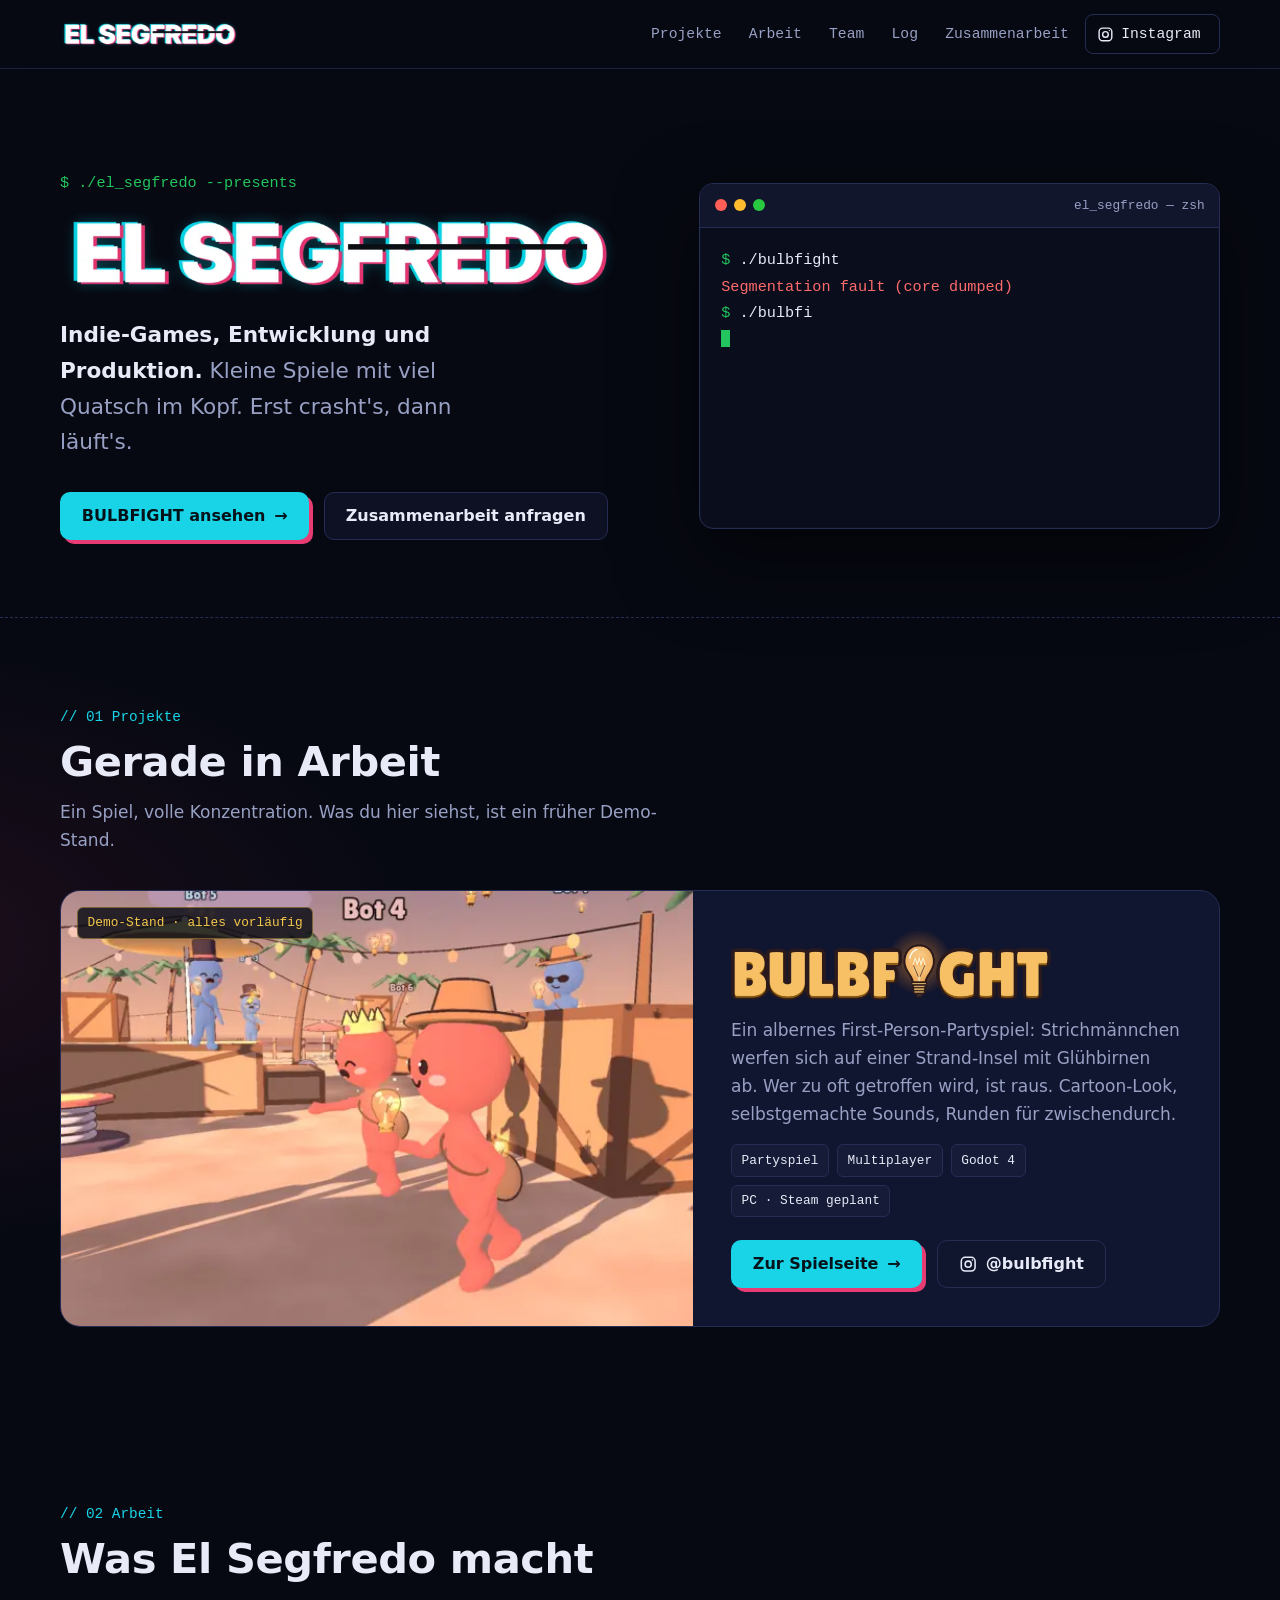
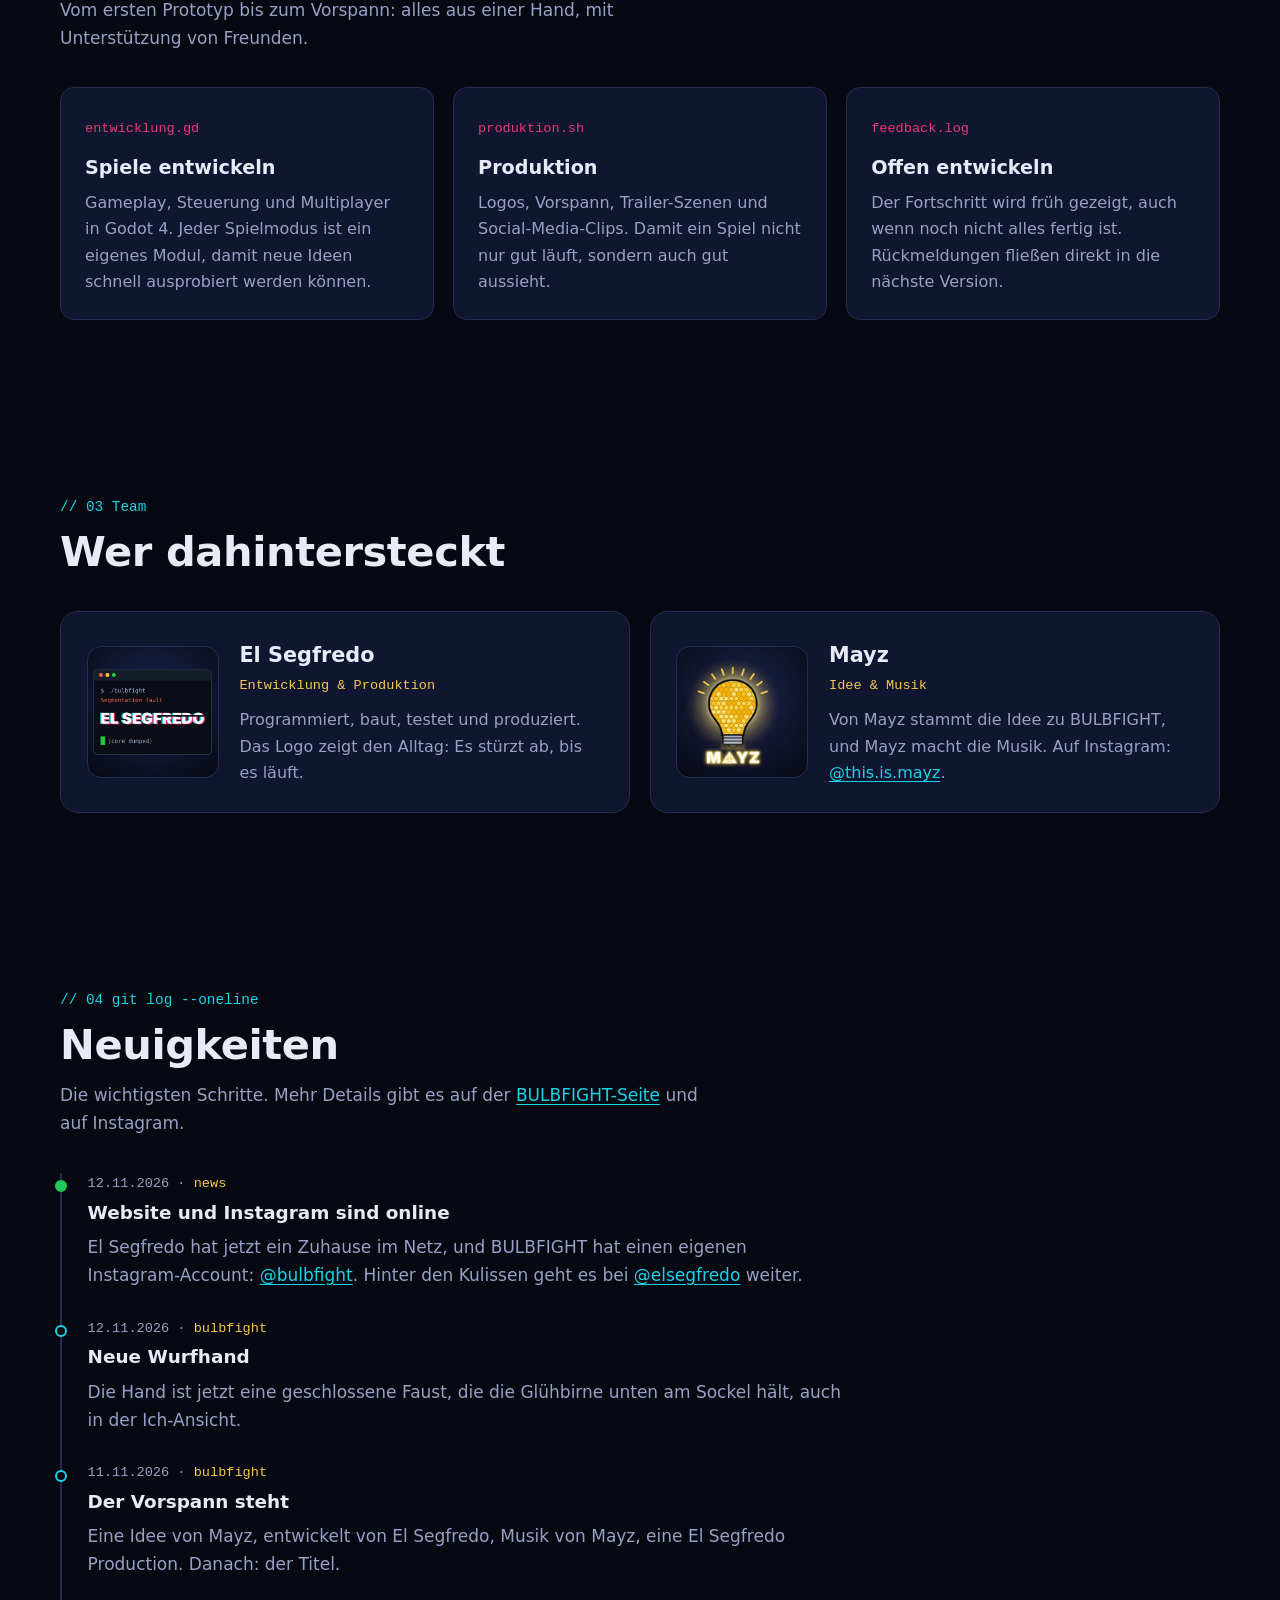
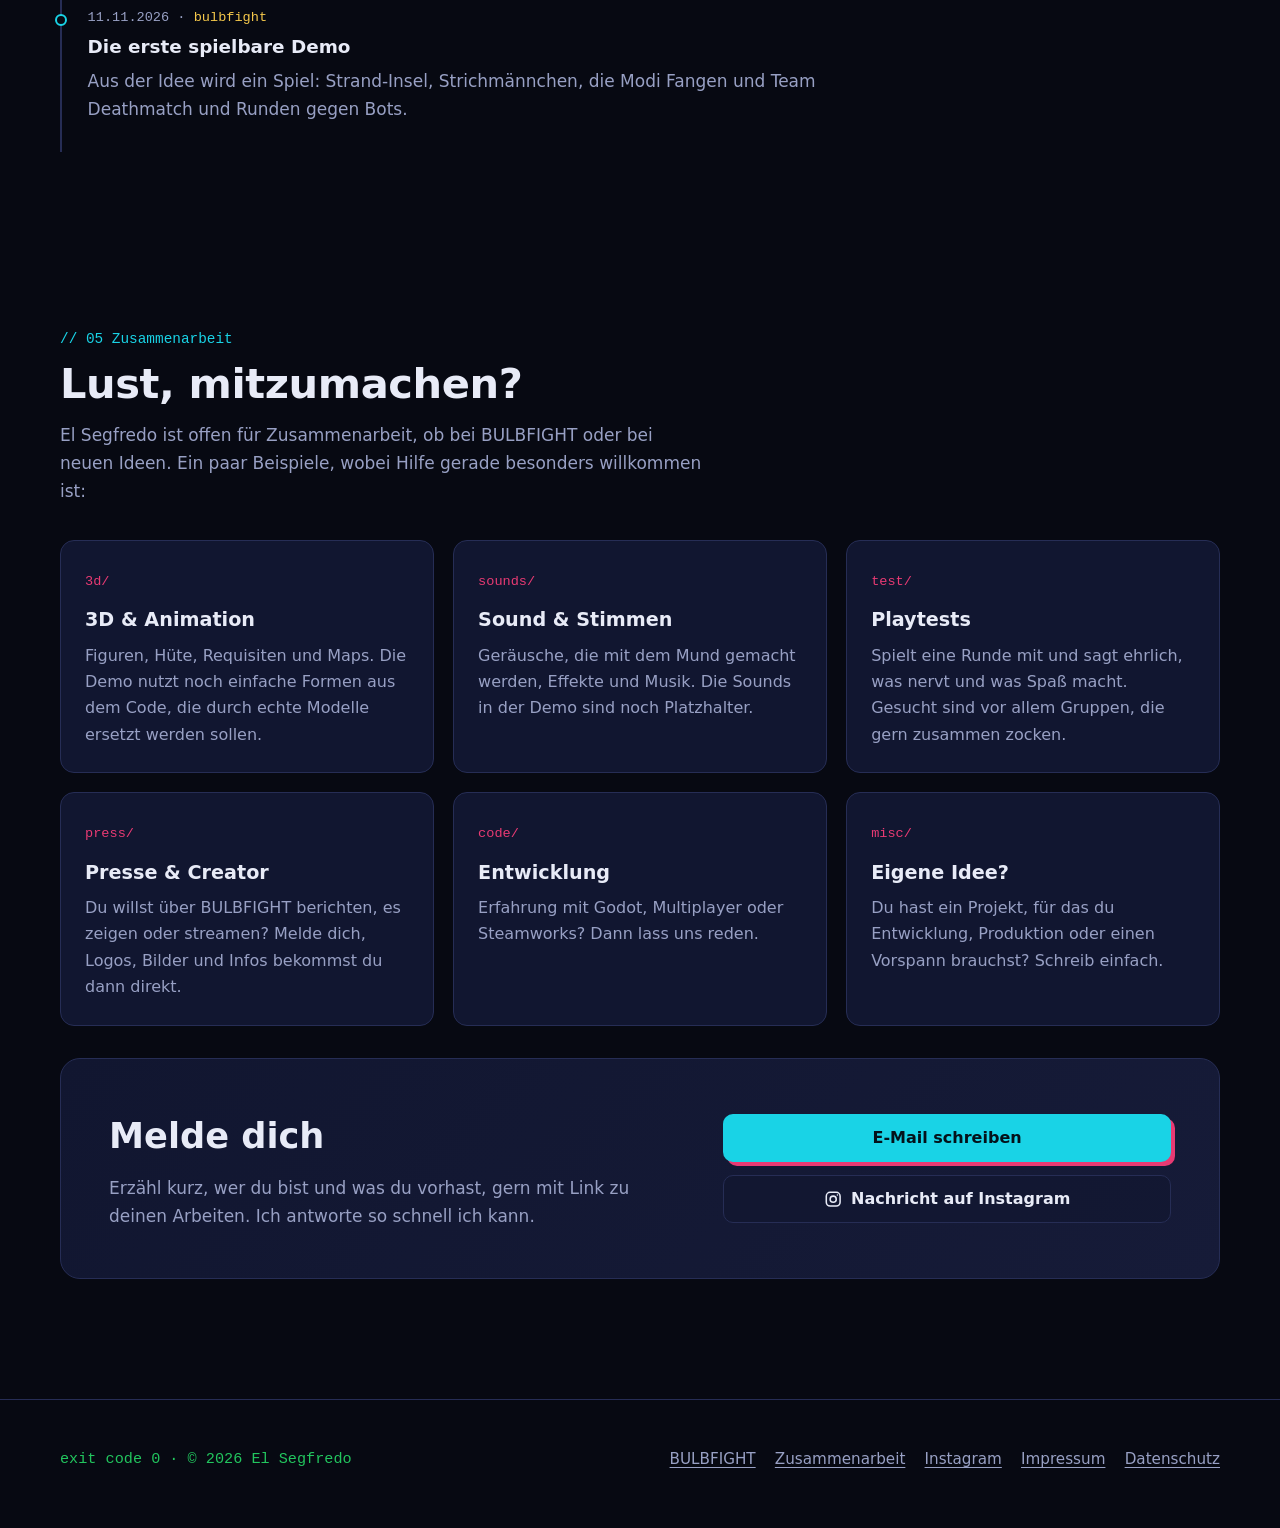
==== index.html @ 6b0ee3b8 "Add files via upload" ====
<!DOCTYPE html>
<html lang="de">
<head>
  <meta charset="utf-8">
  <meta name="viewport" content="width=device-width, initial-scale=1">
  <title>El Segfredo – Indie-Games &amp; Produktion</title>
  <meta name="description" content="El Segfredo entwickelt Indie-Games. Aktuell in Arbeit: BULBFIGHT, ein albernes First-Person-Partyspiel, in dem mit Glühbirnen geworfen wird.">
  <meta name="theme-color" content="#070912">
  <meta property="og:type" content="website">
  <meta property="og:title" content="El Segfredo – Indie-Games &amp; Produktion">
  <meta property="og:description" content="Erst crasht's, dann läuft's. Aktuell in Arbeit: BULBFIGHT.">
  <meta property="og:image" content="https://elsegfredo.github.io/og-el-segfredo.jpg">
  <meta property="og:url" content="https://elsegfredo.github.io/">
  <link rel="canonical" href="https://elsegfredo.github.io/">
  <meta property="og:locale" content="de_DE">
  <meta name="twitter:card" content="summary_large_image">
  <link rel="icon" href="favicon.svg" type="image/svg+xml">
  <link rel="icon" href="favicon.ico" sizes="32x32">
  <link rel="apple-touch-icon" href="apple-touch-icon.png">
  <link rel="stylesheet" href="segfredo.css">
</head>
<body>
  <a class="skip" href="#inhalt">Zum Inhalt springen</a>

  <header class="site-header">
    <div class="wrap">
      <a class="brand" href="./" aria-label="El Segfredo – Startseite">
        <img src="el-segfredo-schriftzug.webp" alt="El Segfredo" width="900" height="130">
      </a>
      <button class="nav-toggle" aria-expanded="false" aria-controls="hauptnav">Menü</button>
      <nav id="hauptnav" class="nav" aria-label="Hauptnavigation">
        <a href="#projekte">Projekte</a>
        <a href="#arbeit">Arbeit</a>
        <a href="#team">Team</a>
        <a href="#log">Log</a>
        <a href="#zusammenarbeit">Zusammenarbeit</a>
        <a class="nav-ig" href="https://www.instagram.com/elsegfredo/" rel="noopener noreferrer" target="_blank">
          <svg class="icon" viewBox="0 0 24 24" aria-hidden="true" fill="none" stroke="currentColor" stroke-width="2"><rect x="3" y="3" width="18" height="18" rx="5"/><circle cx="12" cy="12" r="4"/><circle cx="17.5" cy="6.5" r="1" fill="currentColor" stroke="none"/></svg>
          Instagram<span class="sr-only"> (öffnet Instagram in neuem Tab)</span>
        </a>
      </nav>
    </div>
  </header>

  <main id="inhalt">
    <section class="hero" aria-labelledby="start-titel">
      <div class="wrap">
        <div>
          <p class="eyebrow">$ ./el_segfredo --presents</p>
          <h1 id="start-titel"><img src="el-segfredo-schriftzug.webp" alt="El Segfredo" width="900" height="130"></h1>
          <p class="lead"><strong>Indie-Games, Entwicklung und Produktion.</strong> Kleine Spiele mit viel Quatsch im Kopf. Erst crasht's, dann läuft's.</p>
          <div class="hero-actions">
            <a class="btn btn-primary" href="https://bulbfight.github.io/">BULBFIGHT ansehen <span aria-hidden="true">→</span></a>
            <a class="btn btn-ghost" href="#zusammenarbeit">Zusammenarbeit anfragen</a>
          </div>
        </div>

        <div class="terminal" role="img" aria-label="Terminal: El Segfredo startet BULBFIGHT. Erst ein Absturz, dann läuft es mit Exit-Code 0.">
          <div class="terminal-bar" aria-hidden="true"><span></span><span></span><span></span><em>el_segfredo — zsh</em></div>
          <div class="terminal-body" id="terminal" aria-hidden="true">
            <p class="t-cmd">./bulbfight</p>
            <p class="t-err">Segmentation fault (core dumped)</p>
            <p class="t-cmd">./bulbfight --nochmal</p>
            <p class="t-out">Lade Strand-Insel ...       <span class="t-ok">ok</span></p>
            <p class="t-out">Glühbirnen im Säckchen ...  <span class="t-ok">3</span></p>
            <p class="t-out">Status:                     <span class="t-gold">in Entwicklung</span></p>
            <p class="t-ok">exit code 0</p>
            <p><span class="cursor"></span></p>
          </div>
        </div>
      </div>
    </section>

    <hr class="divider">

    <section id="projekte" aria-labelledby="projekte-titel">
      <div class="wrap">
        <div class="section-head">
          <p class="label">// 01 Projekte</p>
          <h2 id="projekte-titel">Gerade in Arbeit</h2>
          <p>Ein Spiel, volle Konzentration. Was du hier siehst, ist ein früher Demo-Stand.</p>
        </div>

        <article class="project">
          <div class="project-media">
            <img src="angriff.webp" srcset="angriff-800.webp 800w, angriff.webp 1600w" sizes="(max-width: 860px) 100vw, 640px" alt="Zwei rote Strichmännchen werfen am Strand Glühbirnen, im Hintergrund Kisten, Sonnenschirme und eine Sprungfeder." width="1600" height="833" loading="lazy">
            <span class="badge-wip">Demo-Stand · alles vorläufig</span>
          </div>
          <div class="project-body">
            <h3 class="sr-only">BULBFIGHT</h3>
            <img class="logo" src="bulbfight-logo.webp" alt="BULBFIGHT" width="1200" height="265" loading="lazy">
            <p>Ein albernes First-Person-Partyspiel: Strichmännchen werfen sich auf einer Strand-Insel mit Glühbirnen ab. Wer zu oft getroffen wird, ist raus. Cartoon-Look, selbstgemachte Sounds, Runden für zwischendurch.</p>
            <ul class="chips" aria-label="Eckdaten">
              <li>Partyspiel</li>
              <li>Multiplayer</li>
              <li>Godot 4</li>
              <li>PC · Steam geplant</li>
            </ul>
            <div class="hero-actions">
              <a class="btn btn-primary" href="https://bulbfight.github.io/">Zur Spielseite <span aria-hidden="true">→</span></a>
              <a class="btn btn-ghost" href="https://www.instagram.com/bulbfight/" rel="noopener noreferrer" target="_blank"><svg class="icon" viewBox="0 0 24 24" aria-hidden="true" fill="none" stroke="currentColor" stroke-width="2"><rect x="3" y="3" width="18" height="18" rx="5"/><circle cx="12" cy="12" r="4"/><circle cx="17.5" cy="6.5" r="1" fill="currentColor" stroke="none"/></svg> @bulbfight</a>
            </div>
          </div>
        </article>
      </div>
    </section>

    <section id="arbeit" aria-labelledby="arbeit-titel">
      <div class="wrap">
        <div class="section-head">
          <p class="label">// 02 Arbeit</p>
          <h2 id="arbeit-titel">Was El Segfredo macht</h2>
          <p>Vom ersten Prototyp bis zum Vorspann: alles aus einer Hand, mit Unterstützung von Freunden.</p>
        </div>
        <div class="cards">
          <div class="card">
            <span class="k">entwicklung.gd</span>
            <h3>Spiele entwickeln</h3>
            <p>Gameplay, Steuerung und Multiplayer in Godot 4. Jeder Spielmodus ist ein eigenes Modul, damit neue Ideen schnell ausprobiert werden können.</p>
          </div>
          <div class="card">
            <span class="k">produktion.sh</span>
            <h3>Produktion</h3>
            <p>Logos, Vorspann, Trailer-Szenen und Social-Media-Clips. Damit ein Spiel nicht nur gut läuft, sondern auch gut aussieht.</p>
          </div>
          <div class="card">
            <span class="k">feedback.log</span>
            <h3>Offen entwickeln</h3>
            <p>Der Fortschritt wird früh gezeigt, auch wenn noch nicht alles fertig ist. Rückmeldungen fließen direkt in die nächste Version.</p>
          </div>
        </div>
      </div>
    </section>

    <section id="team" aria-labelledby="team-titel">
      <div class="wrap">
        <div class="section-head">
          <p class="label">// 03 Team</p>
          <h2 id="team-titel">Wer dahintersteckt</h2>
        </div>
        <div class="team">
          <article class="member">
            <div class="pic"><img src="el-segfredo-terminal.webp" alt="Logo von El Segfredo: ein Terminalfenster mit dem Schriftzug El Segfredo." width="900" height="643" loading="lazy"></div>
            <div>
              <h3>El Segfredo</h3>
              <p class="role">Entwicklung &amp; Produktion</p>
              <p>Programmiert, baut, testet und produziert. Das Logo zeigt den Alltag: Es stürzt ab, bis es läuft.</p>
            </div>
          </article>
          <article class="member">
            <div class="pic"><img src="mayz-idee.webp" alt="Logo von Mayz: eine leuchtende Glühbirne über dem Schriftzug MAYZ." width="600" height="575" loading="lazy"></div>
            <div>
              <h3>Mayz</h3>
              <p class="role">Idee &amp; Musik</p>
              <p>Von Mayz stammt die Idee zu BULBFIGHT, und Mayz macht die Musik. Auf Instagram: <a href="https://www.instagram.com/this.is.mayz/" rel="noopener noreferrer" target="_blank">@this.is.mayz</a>.</p>
            </div>
          </article>
        </div>
      </div>
    </section>

    <section id="log" aria-labelledby="log-titel">
      <div class="wrap">
        <div class="section-head">
          <p class="label">// 04 git log --oneline</p>
          <h2 id="log-titel">Neuigkeiten</h2>
          <p>Die wichtigsten Schritte. Mehr Details gibt es auf der <a href="https://bulbfight.github.io/#news">BULBFIGHT-Seite</a> und auf Instagram.</p>
        </div>
        <ol class="log" reversed>
          <li>
            <p class="meta"><time datetime="2026-11-12">12.11.2026</time> · <b>news</b></p>
            <h3>Website und Instagram sind online</h3>
            <p>El Segfredo hat jetzt ein Zuhause im Netz, und BULBFIGHT hat einen eigenen Instagram-Account: <a href="https://www.instagram.com/bulbfight/" rel="noopener noreferrer" target="_blank">@bulbfight</a>. Hinter den Kulissen geht es bei <a href="https://www.instagram.com/elsegfredo/" rel="noopener noreferrer" target="_blank">@elsegfredo</a> weiter.</p>
          </li>
          <li>
            <p class="meta"><time datetime="2026-11-12">12.11.2026</time> · <b>bulbfight</b></p>
            <h3>Neue Wurfhand</h3>
            <p>Die Hand ist jetzt eine geschlossene Faust, die die Glühbirne unten am Sockel hält, auch in der Ich-Ansicht.</p>
          </li>
          <li>
            <p class="meta"><time datetime="2026-11-11">11.11.2026</time> · <b>bulbfight</b></p>
            <h3>Der Vorspann steht</h3>
            <p>Eine Idee von Mayz, entwickelt von El Segfredo, Musik von Mayz, eine El Segfredo Production. Danach: der Titel.</p>
          </li>
          <li>
            <p class="meta"><time datetime="2026-11-11">11.11.2026</time> · <b>bulbfight</b></p>
            <h3>Die erste spielbare Demo</h3>
            <p>Aus der Idee wird ein Spiel: Strand-Insel, Strichmännchen, die Modi Fangen und Team Deathmatch und Runden gegen Bots.</p>
          </li>
        </ol>
      </div>
    </section>

    <section id="zusammenarbeit" aria-labelledby="zusammenarbeit-titel">
      <div class="wrap">
        <div class="section-head">
          <p class="label">// 05 Zusammenarbeit</p>
          <h2 id="zusammenarbeit-titel">Lust, mitzumachen?</h2>
          <p>El Segfredo ist offen für Zusammenarbeit, ob bei BULBFIGHT oder bei neuen Ideen. Ein paar Beispiele, wobei Hilfe gerade besonders willkommen ist:</p>
        </div>
        <div class="cards collab">
          <div class="card">
            <span class="k">3d/</span>
            <h3>3D &amp; Animation</h3>
            <p>Figuren, Hüte, Requisiten und Maps. Die Demo nutzt noch einfache Formen aus dem Code, die durch echte Modelle ersetzt werden sollen.</p>
          </div>
          <div class="card">
            <span class="k">sounds/</span>
            <h3>Sound &amp; Stimmen</h3>
            <p>Geräusche, die mit dem Mund gemacht werden, Effekte und Musik. Die Sounds in der Demo sind noch Platzhalter.</p>
          </div>
          <div class="card">
            <span class="k">test/</span>
            <h3>Playtests</h3>
            <p>Spielt eine Runde mit und sagt ehrlich, was nervt und was Spaß macht. Gesucht sind vor allem Gruppen, die gern zusammen zocken.</p>
          </div>
          <div class="card">
            <span class="k">press/</span>
            <h3>Presse &amp; Creator</h3>
            <p>Du willst über BULBFIGHT berichten, es zeigen oder streamen? Melde dich, Logos, Bilder und Infos bekommst du dann direkt.</p>
          </div>
          <div class="card">
            <span class="k">code/</span>
            <h3>Entwicklung</h3>
            <p>Erfahrung mit Godot, Multiplayer oder Steamworks? Dann lass uns reden.</p>
          </div>
          <div class="card">
            <span class="k">misc/</span>
            <h3>Eigene Idee?</h3>
            <p>Du hast ein Projekt, für das du Entwicklung, Produktion oder einen Vorspann brauchst? Schreib einfach.</p>
          </div>
        </div>

        <div class="contact" id="kontakt" style="margin-top: 2rem;">
          <div>
            <h2>Melde dich</h2>
            <p>Erzähl kurz, wer du bist und was du vorhast, gern mit Link zu deinen Arbeiten. Ich antworte so schnell ich kann.</p>
          </div>
          <div class="actions">
            <a class="btn btn-primary" href="mailto:elsegfredo@proton.me?subject=Zusammenarbeit%20El%20Segfredo">E-Mail schreiben</a>
            <a class="btn btn-ghost" href="https://www.instagram.com/elsegfredo/" rel="noopener noreferrer" target="_blank">
              <svg class="icon" viewBox="0 0 24 24" aria-hidden="true" fill="none" stroke="currentColor" stroke-width="2"><rect x="3" y="3" width="18" height="18" rx="5"/><circle cx="12" cy="12" r="4"/><circle cx="17.5" cy="6.5" r="1" fill="currentColor" stroke="none"/></svg>
              Nachricht auf Instagram
            </a>
          </div>
        </div>
      </div>
    </section>
  </main>

  <footer class="site-footer">
    <div class="wrap">
      <p class="exit">exit code 0 · © 2026 El Segfredo</p>
      <nav aria-label="Rechtliches">
        <a href="https://bulbfight.github.io/">BULBFIGHT</a>
        <a href="#zusammenarbeit">Zusammenarbeit</a>
        <a href="https://www.instagram.com/elsegfredo/" rel="noopener noreferrer" target="_blank">Instagram</a>
        <a href="impressum.html">Impressum</a>
        <a href="datenschutz.html">Datenschutz</a>
      </nav>
    </div>
  </footer>

  <script src="segfredo.js" defer></script>
</body>
</html>
---- segfredo.css ----
/* El Segfredo – Entwickler-Seite
   Keine externen Schriften oder Dienste: alles wird von dieser Seite selbst geladen. */

:root {
  --bg: #070912;
  --bg-2: #0d1124;
  --panel: #111630;
  --panel-2: #161b38;
  --line: #262d55;
  --text: #e8ebf7;
  --muted: #98a0c4;
  --cyan: #19d3e6;
  --pink: #e83a73;
  --green: #22c55e;
  --gold: #f5c84b;
  --red: #ff6b6b;
  --radius: 14px;
  --mono: ui-monospace, "SF Mono", SFMono-Regular, Menlo, Consolas, "Liberation Mono", monospace;
  --sans: system-ui, -apple-system, "Segoe UI", Roboto, "Helvetica Neue", Arial, sans-serif;
  --max: 1160px;
}

*, *::before, *::after { box-sizing: border-box; }
html { scroll-behavior: smooth; -webkit-text-size-adjust: 100%; }
body {
  margin: 0;
  font-family: var(--sans);
  font-size: 1.0625rem;
  line-height: 1.65;
  color: var(--text);
  background:
    radial-gradient(1200px 600px at 80% -10%, rgba(25, 211, 230, .10), transparent 60%),
    radial-gradient(900px 500px at -10% 20%, rgba(232, 58, 115, .10), transparent 60%),
    var(--bg);
  min-height: 100vh;
}
img { max-width: 100%; height: auto; display: block; }
a { color: var(--cyan); text-underline-offset: 3px; }
a:hover { color: #7beaf5; }
:focus-visible { outline: 3px solid var(--gold); outline-offset: 3px; border-radius: 4px; }

.wrap { width: min(var(--max), 100% - 2.5rem); margin-inline: auto; }
.mono { font-family: var(--mono); }
.sr-only { position: absolute !important; width: 1px; height: 1px; overflow: hidden; clip: rect(0 0 0 0); white-space: nowrap; }
.skip { position: absolute; left: 1rem; top: -4rem; background: var(--gold); color: #111; padding: .6rem 1rem; border-radius: 8px; z-index: 100; font-weight: 700; }
.skip:focus { top: 1rem; }

/* Kopfzeile */
.site-header {
  position: sticky; top: 0; z-index: 50;
  background: rgba(7, 9, 18, .78);
  backdrop-filter: blur(10px); -webkit-backdrop-filter: blur(10px);
  border-bottom: 1px solid rgba(38, 45, 85, .7);
}
.site-header .wrap { display: flex; align-items: center; justify-content: space-between; gap: 1rem; height: 68px; }
.brand { display: flex; align-items: center; gap: .7rem; text-decoration: none; }
.brand img { height: 26px; width: auto; }
.nav { display: flex; align-items: center; gap: .3rem; }
.nav a {
  font-family: var(--mono); font-size: .92rem; color: var(--muted); text-decoration: none;
  padding: .45rem .7rem; border-radius: 8px;
}
.nav a:hover, .nav a[aria-current="page"] { color: var(--text); background: var(--panel-2); }
.nav .nav-ig { color: var(--text); border: 1px solid var(--line); display: inline-flex; align-items: center; gap: .45rem; }
.nav-toggle { display: none; background: none; border: 1px solid var(--line); color: var(--text); border-radius: 8px; padding: .45rem .65rem; font-family: var(--mono); cursor: pointer; }

@media (max-width: 820px) {
  .nav-toggle { display: inline-block; }
  .nav {
    position: absolute; top: 68px; left: 0; right: 0; flex-direction: column; align-items: stretch;
    background: var(--bg-2); border-bottom: 1px solid var(--line); padding: .6rem 1.25rem 1rem; display: none;
  }
  .nav.open { display: flex; }
  .nav a { padding: .8rem .6rem; font-size: 1rem; }
  .nav.simple { display: flex; position: static; flex-direction: row; background: none; border: 0; padding: 0; }
  .nav.simple a { padding: .45rem .6rem; font-size: .9rem; }
}

/* Knöpfe */
.btn {
  display: inline-flex; align-items: center; gap: .55rem; font-weight: 700; text-decoration: none;
  padding: .85rem 1.3rem; border-radius: 10px; border: 1px solid transparent; transition: transform .15s, box-shadow .15s, background .15s;
  font-size: 1rem; line-height: 1.2;
}
.btn:hover { transform: translateY(-2px); }
.btn-primary { background: var(--cyan); color: #04121a; box-shadow: 4px 4px 0 var(--pink); }
.btn-primary:hover { color: #04121a; box-shadow: 6px 6px 0 var(--pink); }
.btn-ghost { border-color: var(--line); color: var(--text); background: rgba(17, 22, 48, .6); }
.btn-ghost:hover { color: var(--text); border-color: var(--muted); }
.icon { width: 1.15em; height: 1.15em; flex: none; }

/* Start */
.hero { padding: clamp(3rem, 8vw, 6.5rem) 0 clamp(3rem, 6vw, 5rem); }
.hero .wrap { display: grid; grid-template-columns: 1.05fr .95fr; gap: clamp(2rem, 5vw, 4rem); align-items: center; }
.eyebrow { font-family: var(--mono); color: var(--green); font-size: .95rem; margin: 0 0 1rem; }
.hero h1 { margin: 0; line-height: 1; }
.hero h1 img { width: min(100%, 560px); }
.hero .lead { font-size: clamp(1.15rem, 2vw, 1.35rem); color: var(--muted); max-width: 34ch; margin: 1.5rem 0 2rem; }
.hero .lead strong { color: var(--text); }
.hero-actions { display: flex; flex-wrap: wrap; gap: .9rem; }

.terminal {
  background: #0a0d1c; border: 1px solid var(--line); border-radius: var(--radius);
  box-shadow: 0 30px 80px rgba(0, 0, 0, .5), 0 0 0 1px rgba(255, 255, 255, .02) inset;
  overflow: hidden; font-family: var(--mono); font-size: .95rem;
}
.terminal-bar { display: flex; align-items: center; gap: .45rem; padding: .7rem .9rem; background: #12162c; border-bottom: 1px solid var(--line); }
.terminal-bar span { width: 12px; height: 12px; border-radius: 50%; }
.terminal-bar span:nth-child(1) { background: #ff5f57; }
.terminal-bar span:nth-child(2) { background: #febc2e; }
.terminal-bar span:nth-child(3) { background: #28c840; }
.terminal-bar em { margin-left: auto; font-style: normal; color: var(--muted); font-size: .8rem; }
.terminal-body { padding: 1.2rem 1.3rem 1.4rem; min-height: 300px; line-height: 1.75; }
.terminal-body p { margin: 0; white-space: pre-wrap; word-break: break-word; }
.t-cmd { color: var(--text); }
.t-cmd::before { content: "$ "; color: var(--green); }
.t-out { color: var(--muted); }
.t-err { color: var(--red); }
.t-ok { color: var(--green); }
.t-gold { color: var(--gold); }
.cursor { display: inline-block; width: .6em; height: 1.1em; background: var(--green); vertical-align: -.2em; animation: blink 1s steps(1) infinite; }
@keyframes blink { 50% { opacity: 0; } }

@media (max-width: 900px) {
  .hero .wrap { grid-template-columns: 1fr; }
  .terminal-body { min-height: 0; }
}
@media (max-width: 480px) {
  .terminal { font-size: .74rem; }
  .terminal-body { padding: 1rem; }
  .terminal-body p { white-space: pre; }
}

/* Abschnitte */
section { padding: clamp(3rem, 7vw, 5.5rem) 0; }
.section-head { margin-bottom: 2.2rem; max-width: 60ch; }
.section-head .label { font-family: var(--mono); color: var(--cyan); font-size: .9rem; margin: 0 0 .5rem; }
.section-head h2 { font-size: clamp(1.8rem, 4vw, 2.6rem); line-height: 1.15; margin: 0 0 .8rem; letter-spacing: -.01em; }
.section-head p { color: var(--muted); margin: 0; }
.divider { border: 0; border-top: 1px dashed var(--line); margin: 0; }

/* Projekt-Karte */
.project {
  display: grid; grid-template-columns: 1.2fr 1fr; background: var(--panel); border: 1px solid var(--line);
  border-radius: 20px; overflow: hidden;
}
.project > * { min-width: 0; }
.project-media { position: relative; min-height: 320px; background: #1a1220; }
.project-media img { width: 100%; height: 100%; object-fit: cover; }
.project-media .badge-wip {
  position: absolute; left: 1rem; top: 1rem; font-family: var(--mono); font-size: .8rem; background: rgba(7, 9, 18, .82);
  color: var(--gold); border: 1px solid rgba(245, 200, 75, .4); padding: .3rem .6rem; border-radius: 6px;
}
.project-body { padding: clamp(1.5rem, 3vw, 2.4rem); display: flex; flex-direction: column; gap: 1rem; }
.project-body .logo { width: min(320px, 100%); }
.project-body p { margin: 0; color: var(--muted); }
.chips { display: flex; flex-wrap: wrap; gap: .5rem; padding: 0; margin: 0; list-style: none; }
.chips li { font-family: var(--mono); font-size: .8rem; border: 1px solid var(--line); color: var(--text); padding: .3rem .6rem; border-radius: 6px; background: var(--panel-2); }
.project-body .btn { align-self: flex-start; margin-top: .4rem; }
@media (max-width: 860px) { .project { grid-template-columns: 1fr; } .project-media { min-height: 220px; aspect-ratio: 16 / 9; } }

/* Karten */
.cards { display: grid; grid-template-columns: repeat(3, 1fr); gap: 1.2rem; }
.card { background: var(--panel); border: 1px solid var(--line); border-radius: var(--radius); padding: 1.5rem; }
.card h3 { margin: .7rem 0 .4rem; font-size: 1.2rem; }
.card p { margin: 0; color: var(--muted); font-size: 1rem; }
.card .k { font-family: var(--mono); color: var(--pink); font-size: .85rem; }
@media (max-width: 860px) { .cards { grid-template-columns: 1fr; } }
@media (min-width: 861px) and (max-width: 1000px) { .cards.collab { grid-template-columns: repeat(2, 1fr); } }

/* Team */
.team { display: grid; grid-template-columns: repeat(2, 1fr); gap: 1.2rem; }
.member { background: var(--panel); border: 1px solid var(--line); border-radius: 18px; padding: 1.6rem; display: grid; grid-template-columns: 132px 1fr; gap: 1.3rem; align-items: center; }
.member .pic { width: 132px; height: 132px; border-radius: 14px; background: radial-gradient(circle at 50% 40%, #1c2350, #070912); display: grid; place-items: center; overflow: hidden; border: 1px solid var(--line); }
.member .pic img { width: 92%; }
.member h3 { margin: 0; font-size: 1.3rem; }
.member .role { font-family: var(--mono); color: var(--gold); font-size: .85rem; margin: .2rem 0 .6rem; }
.member p { margin: 0; color: var(--muted); font-size: 1rem; }
@media (max-width: 860px) { .team { grid-template-columns: 1fr; } }
@media (max-width: 460px) { .member { grid-template-columns: 1fr; } }

/* Log */
.log { list-style: none; margin: 0; padding: 0; border-left: 2px solid var(--line); }
.log li { position: relative; padding: 0 0 1.8rem 1.6rem; }
.log li::before { content: ""; position: absolute; left: -7px; top: .45rem; width: 12px; height: 12px; border-radius: 50%; background: var(--bg); border: 2px solid var(--cyan); }
.log li:first-child::before { background: var(--green); border-color: var(--green); }
.log .meta { font-family: var(--mono); font-size: .85rem; color: var(--muted); }
.log .meta b { color: var(--gold); font-weight: 400; }
.log h3 { margin: .15rem 0 .3rem; font-size: 1.15rem; }
.log p { margin: 0; color: var(--muted); max-width: 70ch; }

/* Kontakt */
.contact { background: linear-gradient(135deg, var(--panel), var(--panel-2)); border: 1px solid var(--line); border-radius: 20px; padding: clamp(1.8rem, 4vw, 3rem); display: grid; grid-template-columns: 1.3fr 1fr; gap: 2rem; align-items: center; }
.contact h2 { margin: 0 0 .6rem; font-size: clamp(1.6rem, 3.5vw, 2.2rem); }
.contact p { margin: 0; color: var(--muted); }
.contact .actions { display: flex; flex-direction: column; gap: .8rem; align-items: stretch; }
.contact .actions .btn { justify-content: center; }
@media (max-width: 760px) { .contact { grid-template-columns: 1fr; } }

/* Fußzeile */
.site-footer { border-top: 1px solid var(--line); padding: 2rem 0 2.5rem; margin-top: 2rem; color: var(--muted); font-size: .95rem; }
.site-footer .wrap { display: flex; flex-wrap: wrap; justify-content: space-between; gap: 1rem 2rem; align-items: center; }
.site-footer nav { display: flex; flex-wrap: wrap; gap: .4rem 1.2rem; }
.site-footer a { color: var(--muted); }
.site-footer a:hover { color: var(--text); }
.site-footer .exit { font-family: var(--mono); color: var(--green); }

/* Rechtstexte */
.legal { padding: clamp(2.5rem, 6vw, 4.5rem) 0; }
.legal .wrap { max-width: 820px; }
.legal h1 { font-size: clamp(2rem, 5vw, 2.8rem); margin: 0 0 .4rem; }
.legal .stand { font-family: var(--mono); color: var(--muted); font-size: .9rem; margin: 0 0 2.2rem; }
.legal h2 { font-size: 1.35rem; margin: 2.4rem 0 .6rem; padding-top: 1rem; border-top: 1px dashed var(--line); }
.legal h3 { font-size: 1.08rem; margin: 1.5rem 0 .4rem; }
.legal p, .legal li { color: #cfd4ea; }
.legal ul { padding-left: 1.2rem; }
.legal address { font-style: normal; }
.legal .box { background: var(--panel); border: 1px solid var(--line); border-radius: 12px; padding: 1.1rem 1.3rem; }
/* Platzhalter, die vor dem Veröffentlichen ersetzt werden müssen */
mark.todo { background: #ffe066; color: #111; padding: 0 .25em; border-radius: 3px; font-weight: 700; }

@media (prefers-reduced-motion: reduce) {
  html { scroll-behavior: auto; }
  *, *::before, *::after { animation: none !important; transition: none !important; }
}
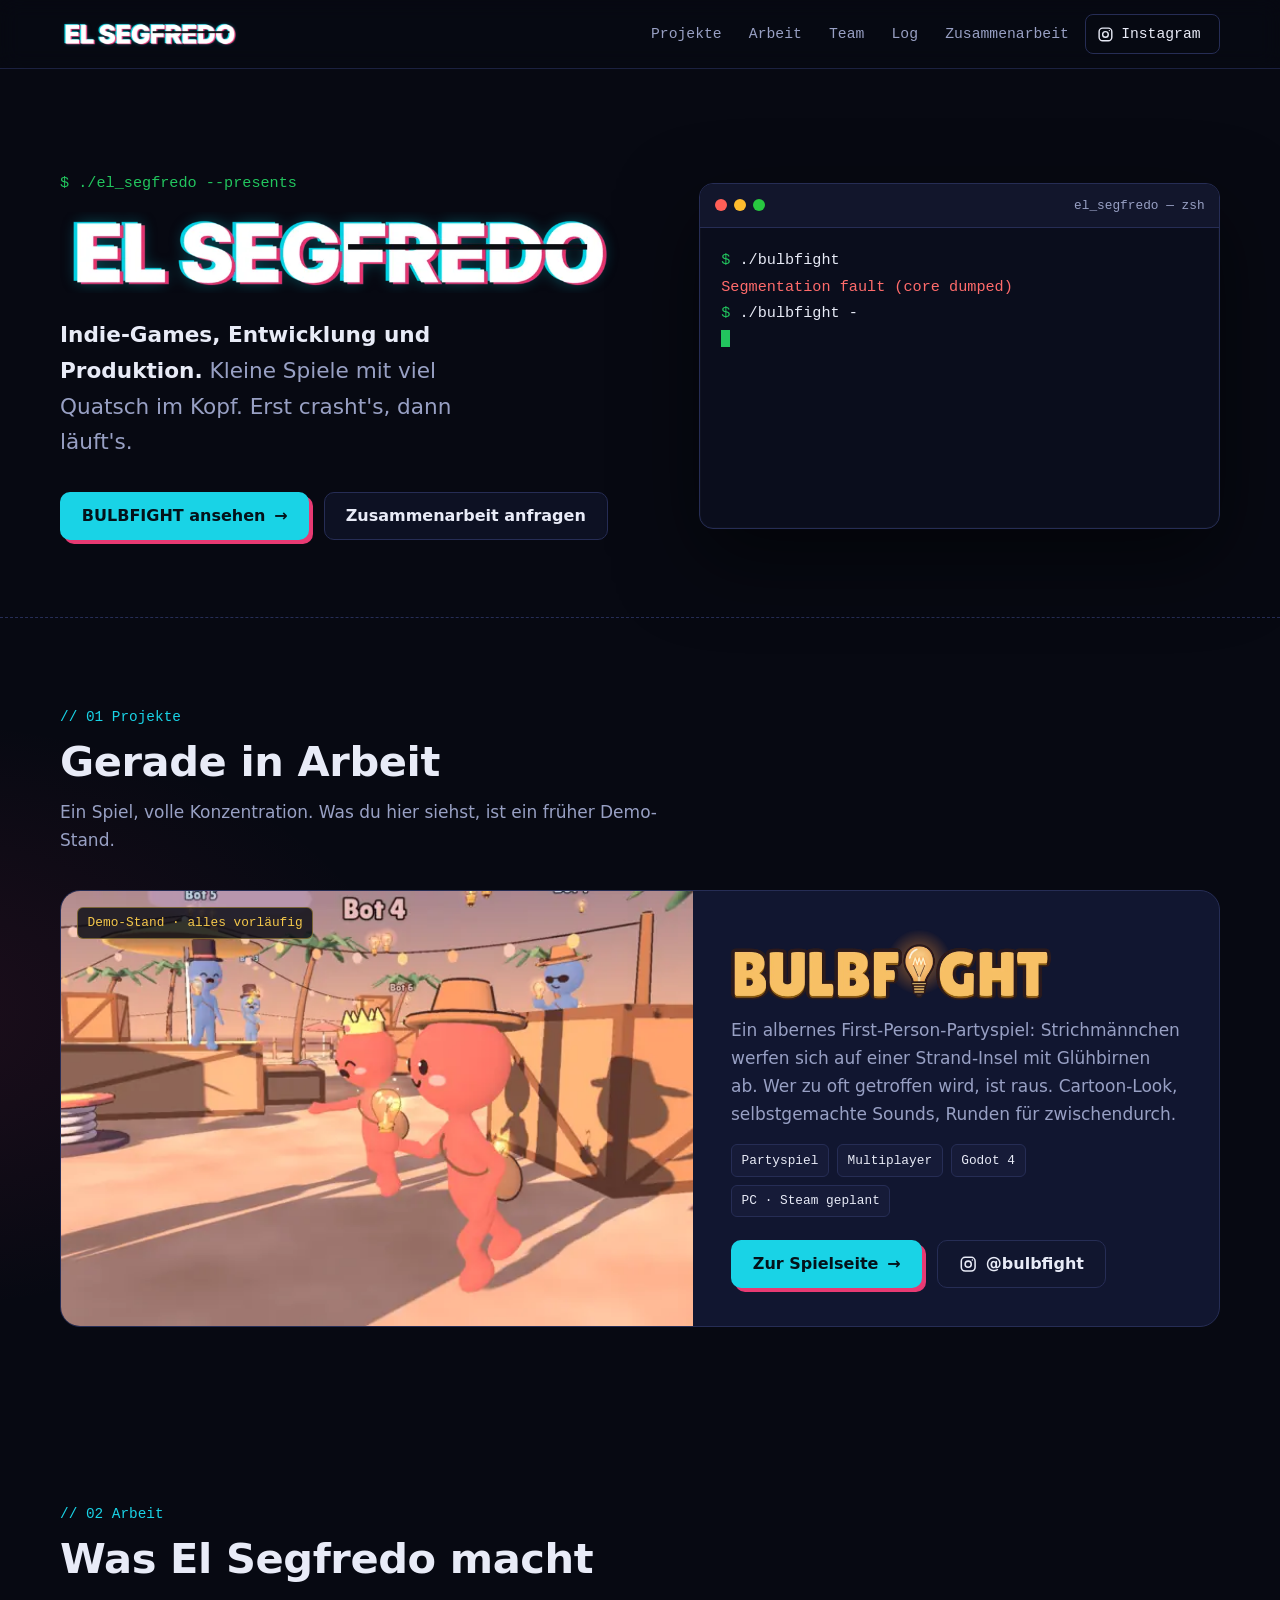
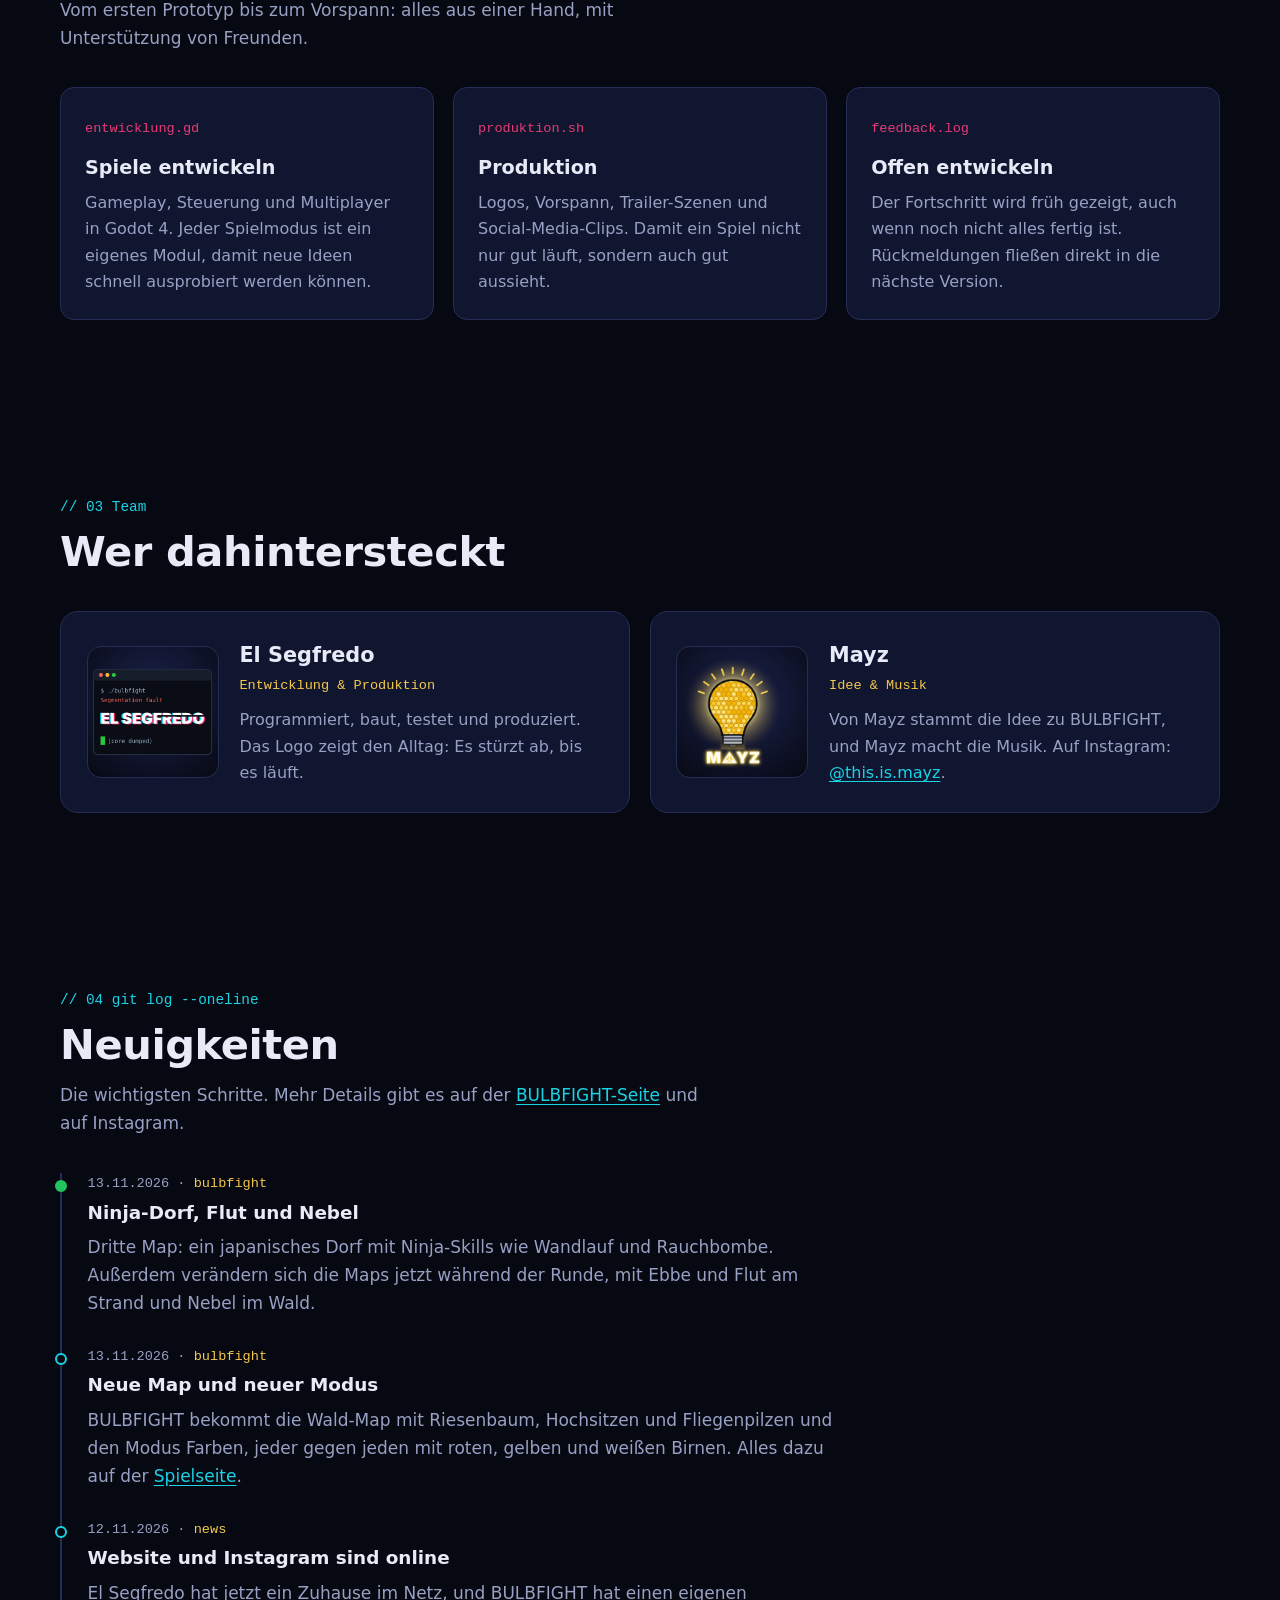
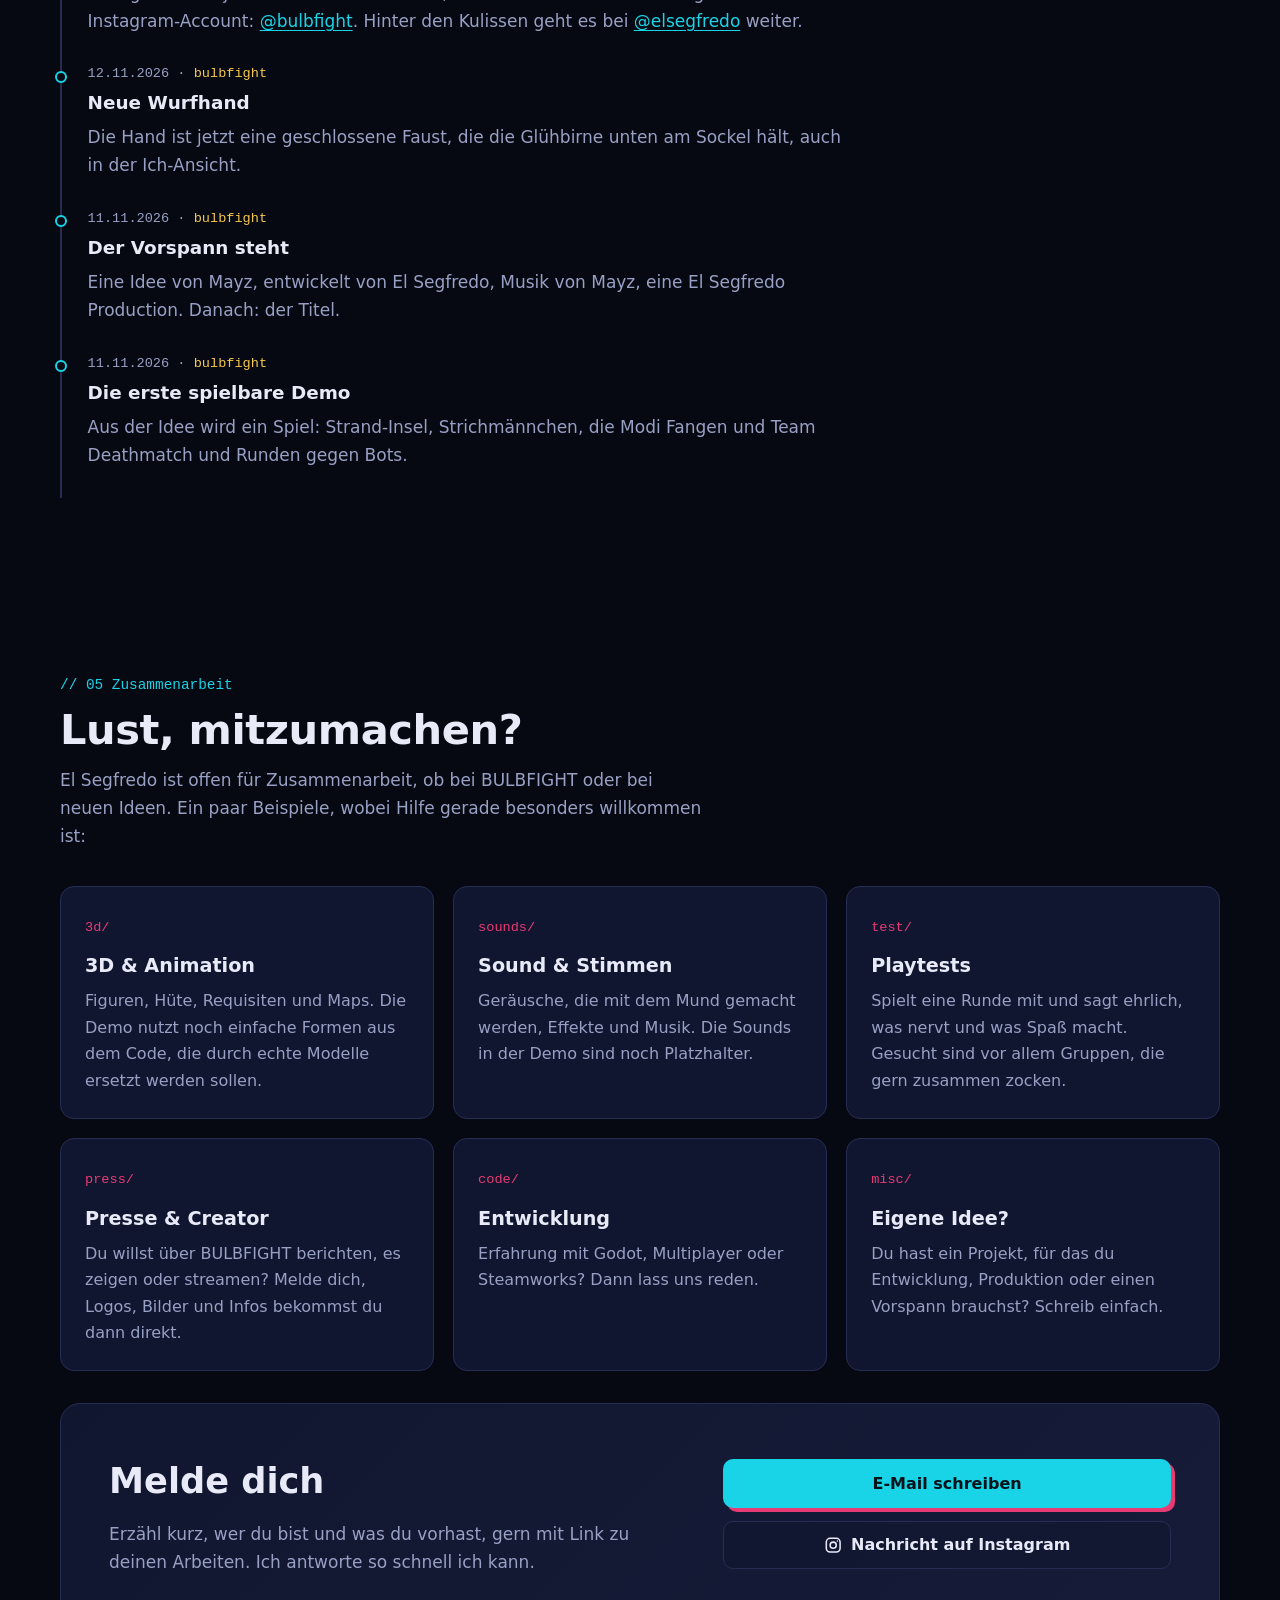
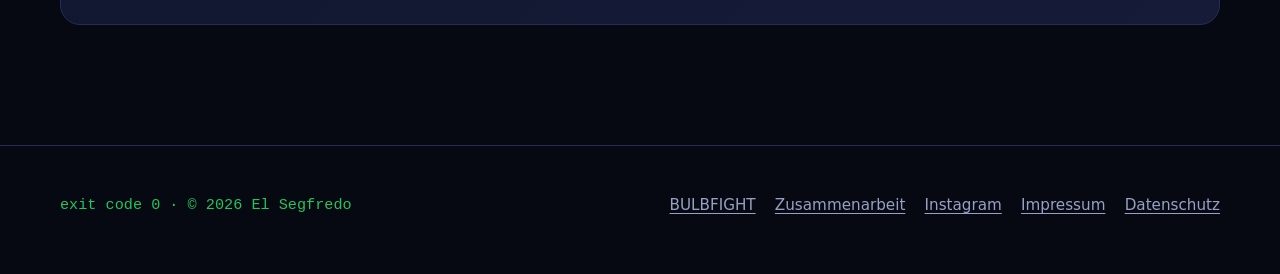
==== commit 25b1ce09: "Add files via upload" ====
--- a/index.html
+++ b/index.html
@@ -168,6 +168,16 @@
         </div>
         <ol class="log" reversed>
           <li>
+            <p class="meta"><time datetime="2026-11-13">13.11.2026</time> · <b>bulbfight</b></p>
+            <h3>Ninja-Dorf, Flut und Nebel</h3>
+            <p>Dritte Map: ein japanisches Dorf mit Ninja-Skills wie Wandlauf und Rauchbombe. Außerdem verändern sich die Maps jetzt während der Runde, mit Ebbe und Flut am Strand und Nebel im Wald.</p>
+          </li>
+          <li>
+            <p class="meta"><time datetime="2026-11-13">13.11.2026</time> · <b>bulbfight</b></p>
+            <h3>Neue Map und neuer Modus</h3>
+            <p>BULBFIGHT bekommt die Wald-Map mit Riesenbaum, Hochsitzen und Fliegenpilzen und den Modus Farben, jeder gegen jeden mit roten, gelben und weißen Birnen. Alles dazu auf der <a href="https://bulbfight.github.io/#news">Spielseite</a>.</p>
+          </li>
+          <li>
             <p class="meta"><time datetime="2026-11-12">12.11.2026</time> · <b>news</b></p>
             <h3>Website und Instagram sind online</h3>
             <p>El Segfredo hat jetzt ein Zuhause im Netz, und BULBFIGHT hat einen eigenen Instagram-Account: <a href="https://www.instagram.com/bulbfight/" rel="noopener noreferrer" target="_blank">@bulbfight</a>. Hinter den Kulissen geht es bei <a href="https://www.instagram.com/elsegfredo/" rel="noopener noreferrer" target="_blank">@elsegfredo</a> weiter.</p>
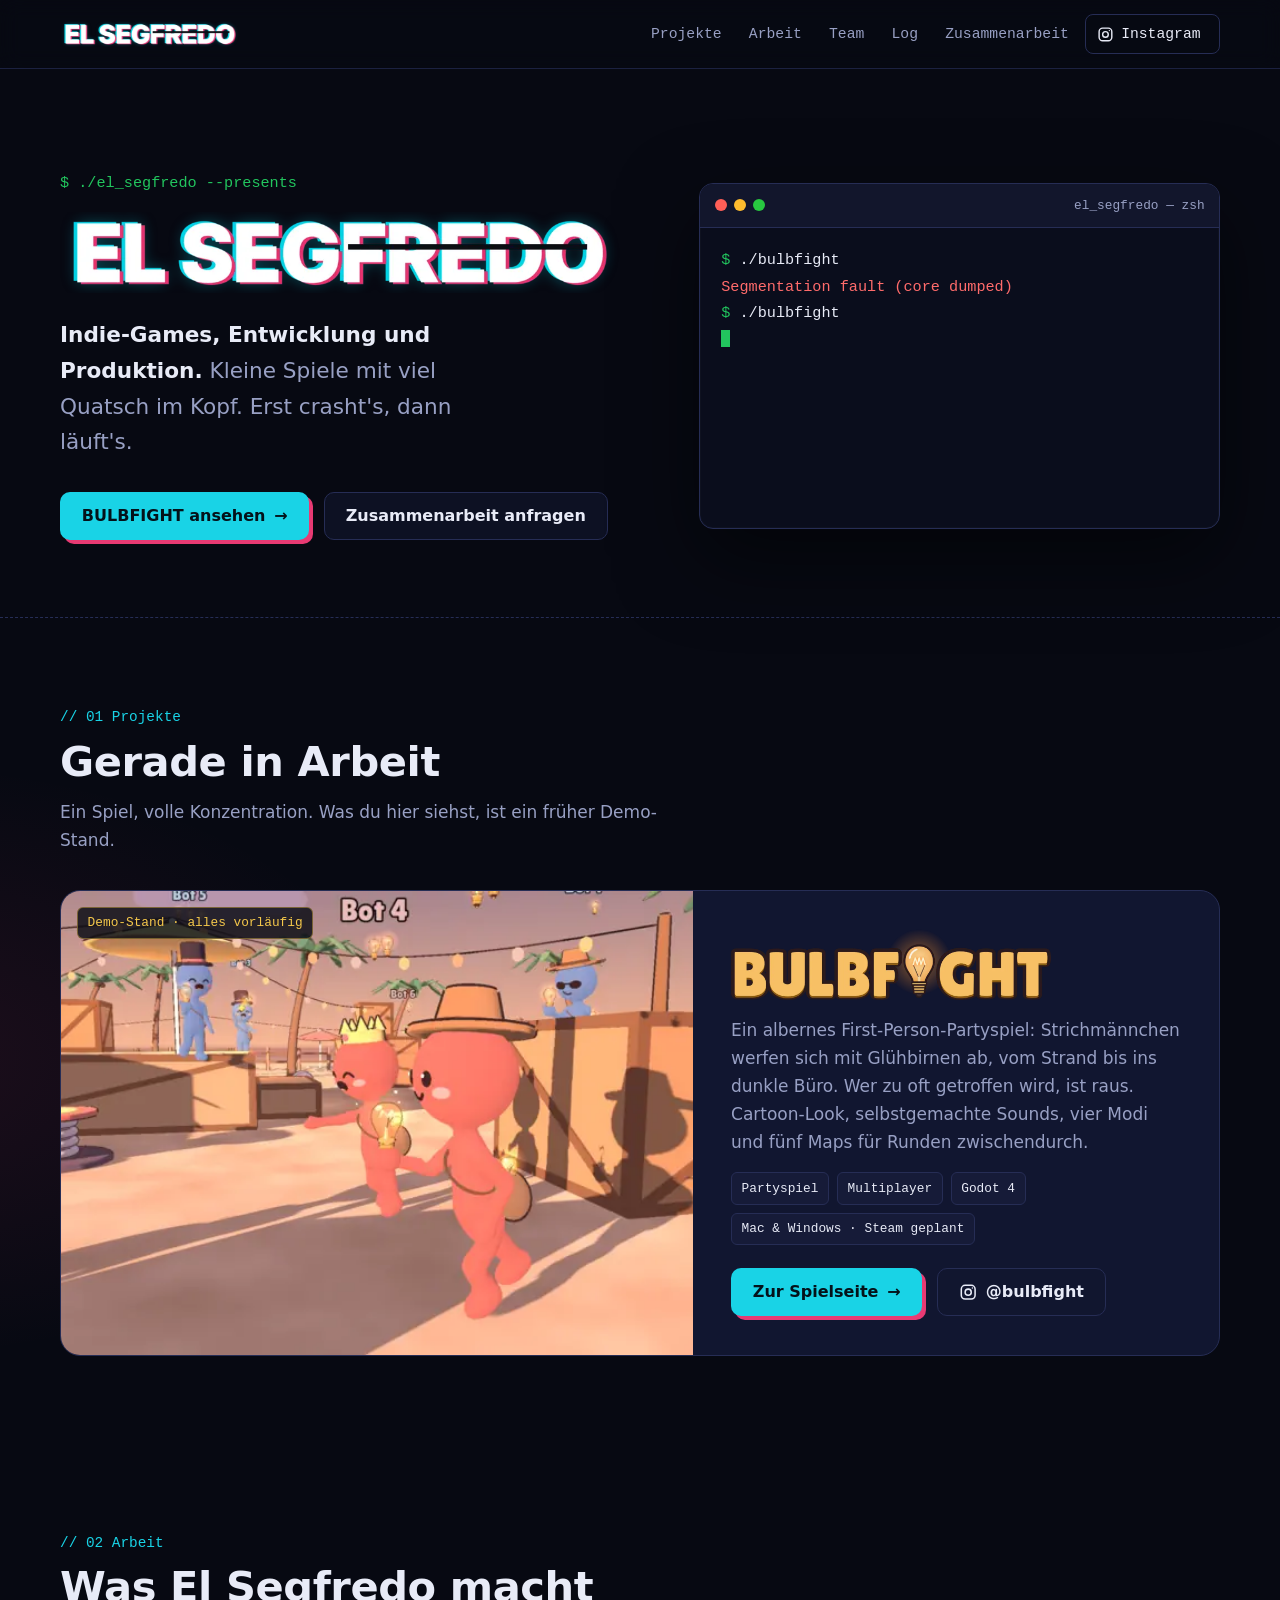
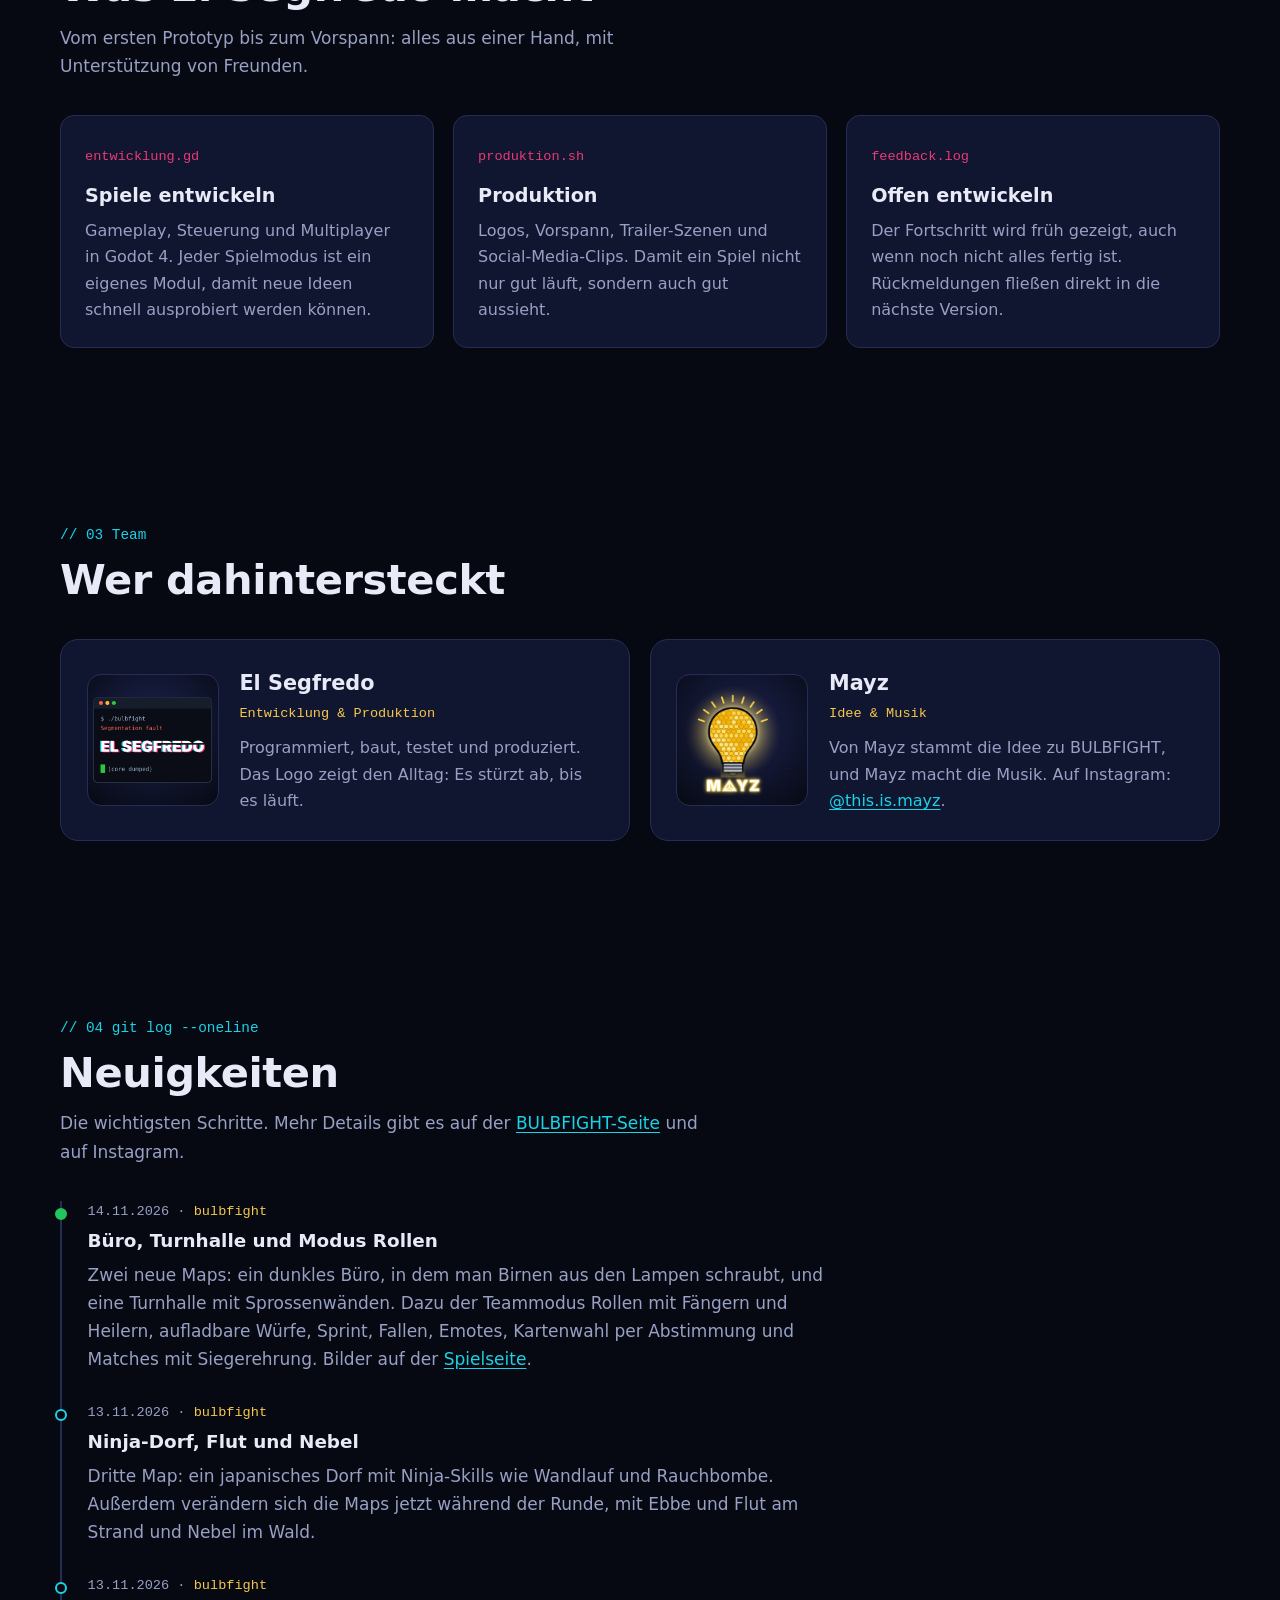
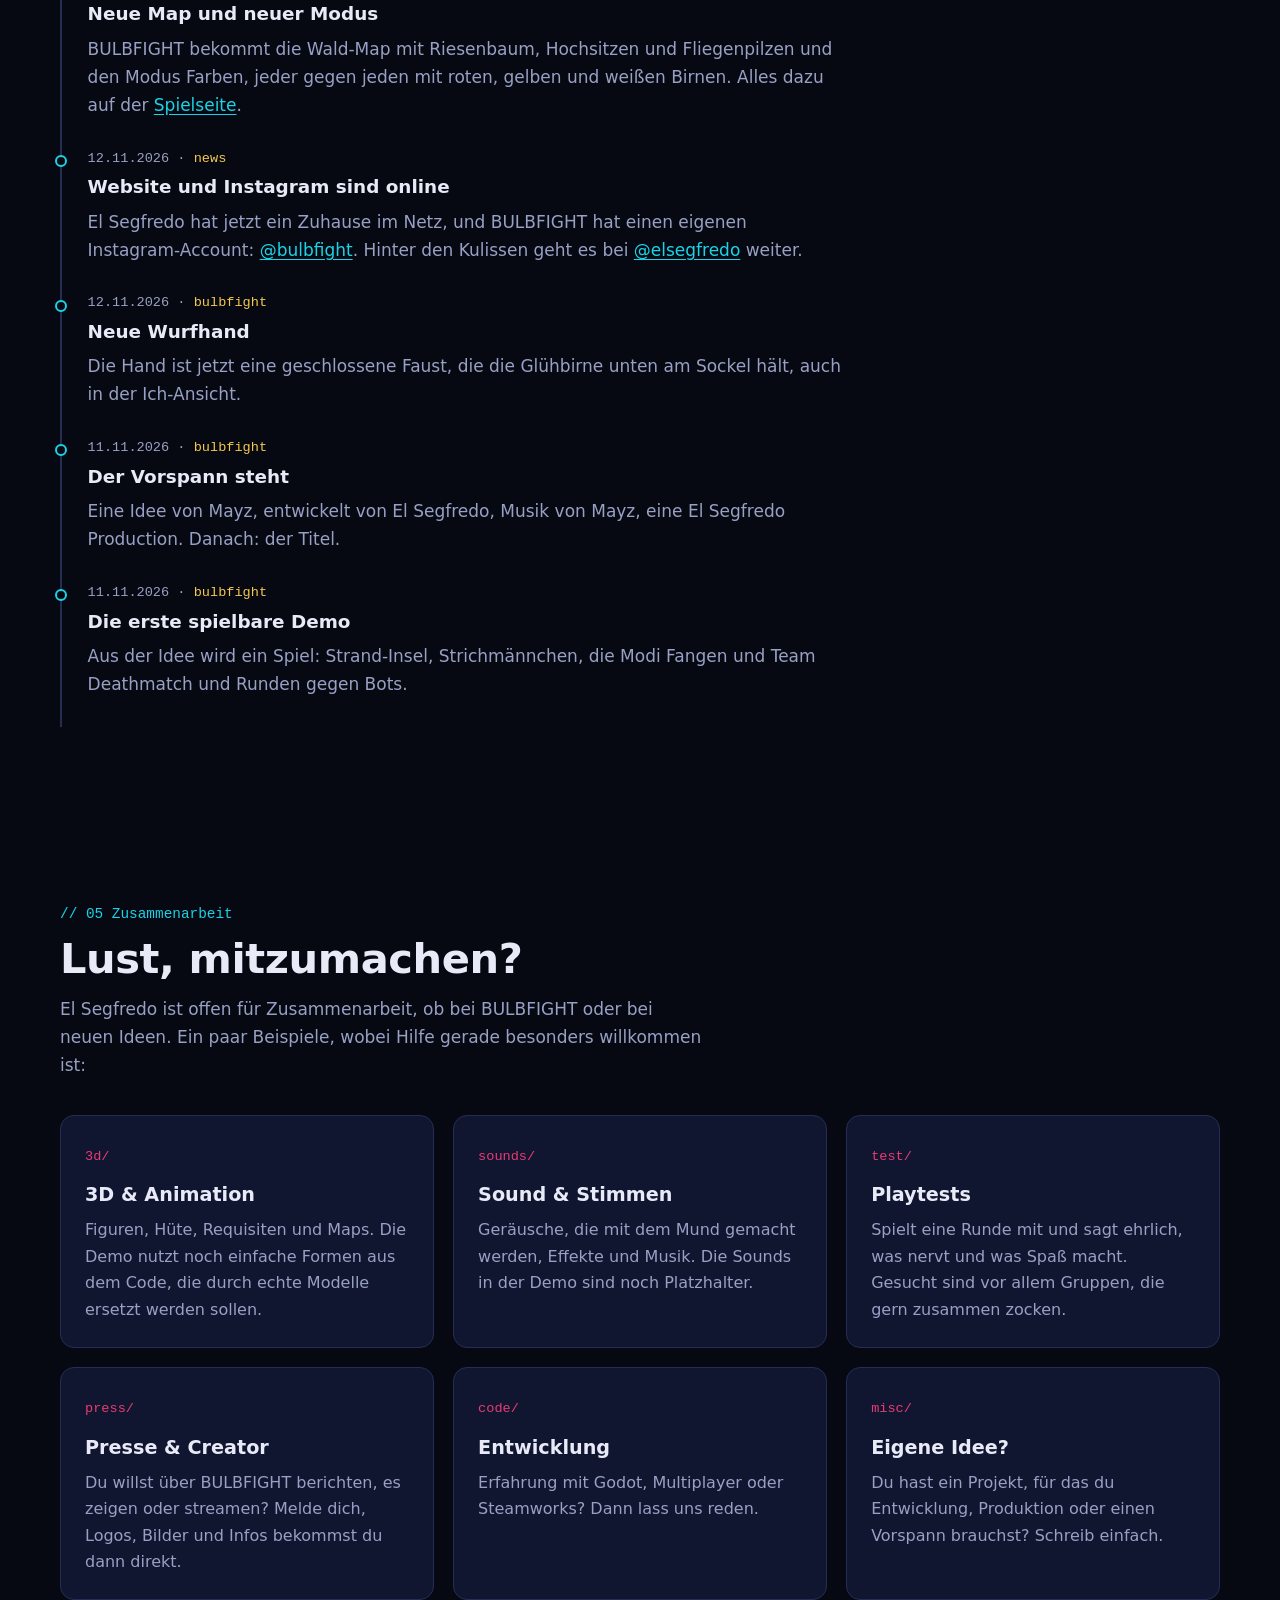
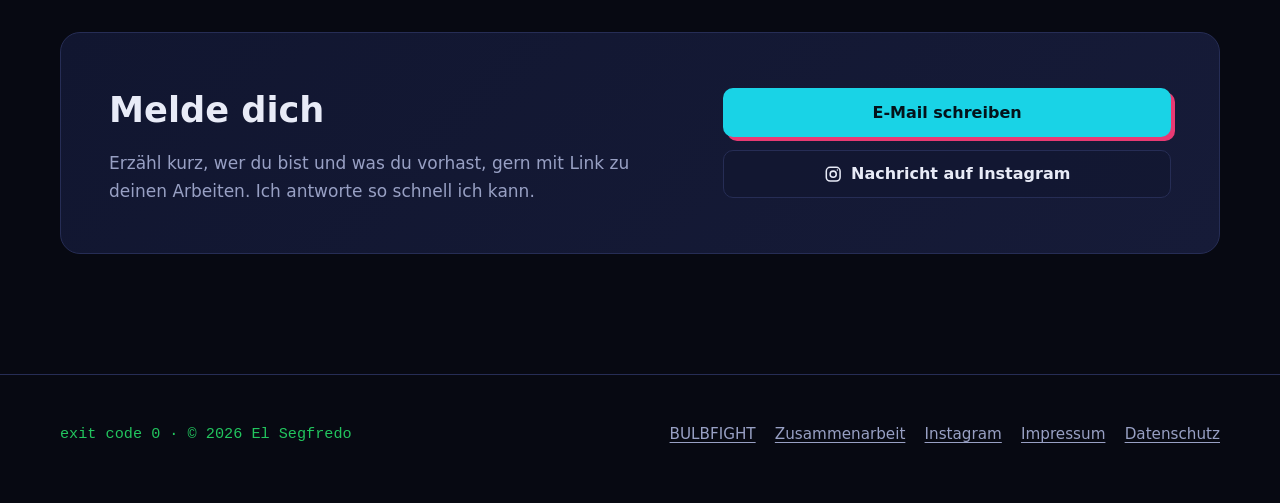
==== commit 2157f8ab: "Add files via upload" ====
--- a/index.html
+++ b/index.html
@@ -89,12 +89,12 @@
           <div class="project-body">
             <h3 class="sr-only">BULBFIGHT</h3>
             <img class="logo" src="bulbfight-logo.webp" alt="BULBFIGHT" width="1200" height="265" loading="lazy">
-            <p>Ein albernes First-Person-Partyspiel: Strichmännchen werfen sich auf einer Strand-Insel mit Glühbirnen ab. Wer zu oft getroffen wird, ist raus. Cartoon-Look, selbstgemachte Sounds, Runden für zwischendurch.</p>
+            <p>Ein albernes First-Person-Partyspiel: Strichmännchen werfen sich mit Glühbirnen ab, vom Strand bis ins dunkle Büro. Wer zu oft getroffen wird, ist raus. Cartoon-Look, selbstgemachte Sounds, vier Modi und fünf Maps für Runden zwischendurch.</p>
             <ul class="chips" aria-label="Eckdaten">
               <li>Partyspiel</li>
               <li>Multiplayer</li>
               <li>Godot 4</li>
-              <li>PC · Steam geplant</li>
+              <li>Mac &amp; Windows · Steam geplant</li>
             </ul>
             <div class="hero-actions">
               <a class="btn btn-primary" href="https://bulbfight.github.io/">Zur Spielseite <span aria-hidden="true">→</span></a>
@@ -168,6 +168,11 @@
         </div>
         <ol class="log" reversed>
           <li>
+            <p class="meta"><time datetime="2026-11-14">14.11.2026</time> · <b>bulbfight</b></p>
+            <h3>Büro, Turnhalle und Modus Rollen</h3>
+            <p>Zwei neue Maps: ein dunkles Büro, in dem man Birnen aus den Lampen schraubt, und eine Turnhalle mit Sprossenwänden. Dazu der Teammodus Rollen mit Fängern und Heilern, aufladbare Würfe, Sprint, Fallen, Emotes, Kartenwahl per Abstimmung und Matches mit Siegerehrung. Bilder auf der <a href="https://bulbfight.github.io/#news">Spielseite</a>.</p>
+          </li>
+          <li>
             <p class="meta"><time datetime="2026-11-13">13.11.2026</time> · <b>bulbfight</b></p>
             <h3>Ninja-Dorf, Flut und Nebel</h3>
             <p>Dritte Map: ein japanisches Dorf mit Ninja-Skills wie Wandlauf und Rauchbombe. Außerdem verändern sich die Maps jetzt während der Runde, mit Ebbe und Flut am Strand und Nebel im Wald.</p>
